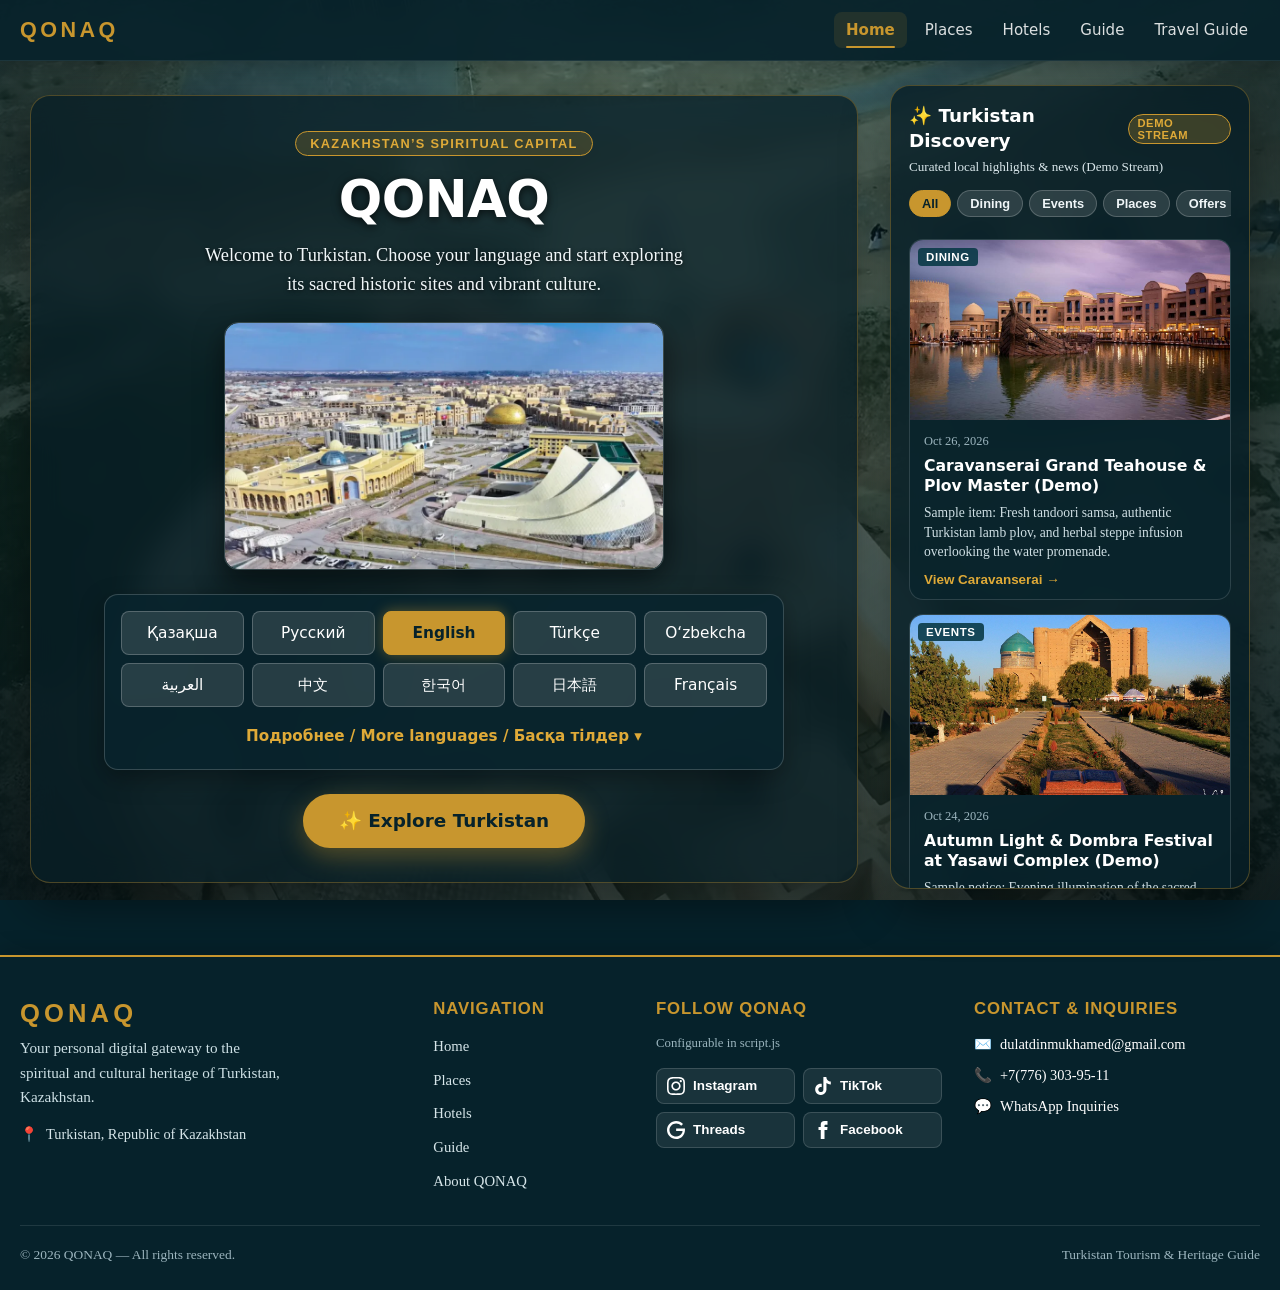
==== index.html @ 719e3e41 "first commit" ====
<!DOCTYPE html>
<html lang="en">
<head>
  <meta charset="UTF-8">
  <meta name="viewport" content="width=device-width, initial-scale=1">
  <title>QONAQ — Turkistan</title>
  <link rel="stylesheet" href="style.css">
</head>
<body data-screen="home">
  <!-- Background video for Turkistan scenery on homepage -->
  <video id="siteVideo" class="site-video" autoplay muted loop playsinline>
    <source src="turkestanstand.mp4" type="video/mp4">
  </video>

  <!-- Dark translucent overlay over video -->
  <div class="video-overlay" id="videoOverlay"></div>

  <!-- Header: logo, 5 navigation items, language dropdown -->
  <header class="top">
    <a class="logo" href="#home">QONAQ</a>
    <nav>
      <a href="#home" data-t="home" class="nav-link"></a>
      <a href="#places" data-t="places" class="nav-link"></a>
      <a href="#hotels" data-t="hotels" class="nav-link"></a>
      <a href="#guide" data-t="guide" class="nav-link"></a>
      <a href="#travel-guide" data-t="travelGuide" class="nav-link"></a>
    </nav>
    <div class="lang">
      <button id="langBtn" aria-haspopup="true" aria-expanded="false">
        🌐 <span id="langName"></span> ▾
      </button>
      <div class="menu" id="langMenu" hidden>
        <div id="langMain"></div>
        <button class="more" id="langMore"></button>
        <div id="langExtra" hidden></div>
      </div>
    </div>
  </header>

  <!-- Main layout container: primary screen on left, discovery feed on right -->
  <div class="layout-wrap">
    <main id="app" class="main-content" tabindex="-1"></main>
    <aside id="discoveryFeed" class="discovery-aside" aria-label="News and Discovery Feed"></aside>
  </div>

  <!-- Complete social media & tourism footer -->
  <footer id="siteFooter" class="site-footer"></footer>

  <!-- Accessible Demo Notice Modal (for future booking & demo features) -->
  <div id="demoModal" class="demo-modal" hidden role="dialog" aria-modal="true" aria-labelledby="demoModalTitle">
    <div class="demo-modal-backdrop" id="demoModalBackdrop"></div>
    <div class="demo-modal-dialog">
      <button class="demo-modal-close" id="demoModalClose" aria-label="Close modal">&times;</button>
      <div class="demo-modal-badge" id="demoModalBadge">DEMO FEATURE</div>
      <h3 id="demoModalTitle"></h3>
      <p id="demoModalBody"></p>
      <div class="demo-modal-actions" id="demoModalActions"></div>
    </div>
  </div>

  <script src="guide.js"></script>
  <script src="script.js"></script>
  <script src="places-extra.js"></script>
  <script src="photos.js"></script>
</body>
</html>
---- style.css ----
/* ==========================================================================
   QONAQ — Official Tourism Website Design System (Turkistan, Kazakhstan)
   Palette: Deep Teal (#0a3a47), Turquoise (#0f5c6e), Gold (#c8962e),
            Warm Sand (#f5f1e8), Soft Ivory (#faf8f3), White (#ffffff)
   ========================================================================== */

:root {
  /* Brand Colors */
  --blue: #0f5c6e;
  --blue-light: #18778d;
  --blue-dark: #094350;
  --deep: #0a3a47;
  --deep-dark: #06222b;
  --gold: #c8962e;
  --gold-hover: #dfaa38;
  --gold-soft: #fbf5e7;
  --gold-border: rgba(200, 150, 46, 0.35);

  /* Neutrals */
  --sand: #f5f1e8;
  --sand-light: #faf8f3;
  --sand-dark: #e8e1d3;
  --ink: #1b282d;
  --ink-soft: #4c5d64;
  --ink-muted: #72828a;
  --line: #ded8cb;
  --line-light: #ece7db;
  --card-bg: #ffffff;

  /* Elevation Shadows */
  --shadow-sm: 0 2px 8px rgba(10, 42, 53, 0.06);
  --shadow-md: 0 6px 20px rgba(10, 42, 53, 0.09);
  --shadow-lg: 0 14px 34px rgba(10, 42, 53, 0.14);
  --shadow-glass: 0 20px 48px rgba(0, 0, 0, 0.45);

  /* Radius */
  --radius-sm: 8px;
  --radius-md: 14px;
  --radius-lg: 20px;
  --radius-pill: 9999px;
}

/* Base Reset & Typography */
*, *::before, *::after {
  box-sizing: border-box;
  margin: 0;
  padding: 0;
}

html {
  scroll-behavior: smooth;
  font-size: 16px;
}

body {
  font-family: Georgia, "Times New Roman", serif;
  color: var(--ink);
  background-color: var(--sand);
  line-height: 1.6;
  min-height: 100vh;
  display: flex;
  flex-direction: column;
  position: relative;
  isolation: isolate;
  overflow-x: hidden;
  transition: background-color 0.3s ease;
}

/* Home Screen Theme */
body[data-screen="home"] {
  background-color: var(--deep-dark);
}

h1, h2, h3, h4, .btn, nav, button, .tag, .badge, .feed-cat-chip {
  font-family: "Trebuchet MS", "Lucida Grande", system-ui, sans-serif;
}

h1 {
  font-size: clamp(2.1rem, 6vw, 3.2rem);
  line-height: 1.15;
  color: var(--deep);
  margin-bottom: 12px;
  font-weight: 700;
  letter-spacing: -0.01em;
}

h2 {
  font-size: clamp(1.4rem, 4vw, 1.85rem);
  color: var(--deep);
  margin-bottom: 16px;
  line-height: 1.25;
  font-weight: 700;
}

h3 {
  font-size: 1.22rem;
  color: var(--deep);
  line-height: 1.35;
  font-weight: 700;
}

p {
  margin-bottom: 12px;
}

p:last-child {
  margin-bottom: 0;
}

a {
  color: var(--blue);
  text-decoration: none;
  transition: color 0.2s ease, opacity 0.2s ease;
}

a:hover {
  color: var(--blue-dark);
}

img, video {
  max-width: 100%;
  display: block;
}

[hidden] {
  display: none !important;
}

:focus-visible {
  outline: 3px solid var(--gold);
  outline-offset: 3px;
}

/* ==========================================================================
   VIDEO BACKGROUND & READABILITY OVERLAY
   ========================================================================== */

.site-video {
  position: fixed;
  inset: 0;
  width: 100%;
  height: 100%;
  object-fit: cover;
  object-position: center;
  z-index: -2;
  pointer-events: none;
  opacity: 0;
  visibility: hidden;
  transition: opacity 0.4s ease, visibility 0.4s ease;
}

.video-overlay {
  position: fixed;
  inset: 0;
  z-index: -1;
  pointer-events: none;
  opacity: 0;
  visibility: hidden;
  background: radial-gradient(ellipse at 50% 30%, rgba(10, 48, 58, 0.45) 0%, rgba(8, 30, 38, 0.72) 65%, rgba(5, 20, 26, 0.92) 100%);
  transition: opacity 0.4s ease, visibility 0.4s ease;
}

/* Video is active exclusively on the home screen */
body[data-screen="home"] .site-video {
  opacity: 1;
  visibility: visible;
}

body[data-screen="home"] .video-overlay {
  opacity: 1;
  visibility: visible;
}

/* ==========================================================================
   HEADER NAVIGATION
   ========================================================================== */

.top {
  position: sticky;
  top: 0;
  z-index: 50;
  display: flex;
  align-items: center;
  gap: 16px;
  padding: 12px 20px;
  background: rgba(8, 35, 43, 0.94);
  backdrop-filter: blur(12px);
  -webkit-backdrop-filter: blur(12px);
  border-bottom: 1px solid rgba(255, 255, 255, 0.08);
  box-shadow: 0 4px 20px rgba(0, 0, 0, 0.25);
  flex-wrap: wrap;
}

.logo {
  color: var(--gold);
  font: 800 1.35rem "Trebuchet MS", sans-serif;
  letter-spacing: 0.16em;
  text-decoration: none;
  display: inline-flex;
  align-items: center;
  gap: 6px;
  transition: transform 0.2s ease, color 0.2s ease;
}

.logo:hover {
  color: var(--gold-hover);
  transform: scale(1.02);
}

nav {
  display: flex;
  gap: 6px;
  margin-inline-start: auto;
  align-items: center;
  flex-wrap: wrap;
}

.nav-link {
  color: rgba(255, 255, 255, 0.86);
  text-decoration: none;
  font-size: 0.94rem;
  font-weight: 500;
  padding: 6px 12px;
  border-radius: var(--radius-sm);
  transition: all 0.2s ease;
  position: relative;
}

.nav-link:hover {
  color: #ffffff;
  background: rgba(255, 255, 255, 0.1);
}

.nav-link.active {
  color: var(--gold);
  font-weight: 700;
  background: rgba(200, 150, 46, 0.12);
}

.nav-link.active::after {
  content: "";
  position: absolute;
  bottom: 0;
  left: 12px;
  right: 12px;
  height: 2px;
  background: var(--gold);
  border-radius: 2px;
}

/* Language Dropdown in Header */
.lang {
  position: relative;
}

.lang > button {
  background: rgba(255, 255, 255, 0.12);
  color: #ffffff;
  border: 1px solid rgba(255, 255, 255, 0.22);
  border-radius: var(--radius-sm);
  padding: 6px 12px;
  cursor: pointer;
  font-size: 0.88rem;
  font-weight: 600;
  display: inline-flex;
  align-items: center;
  gap: 6px;
  transition: all 0.2s ease;
}

.lang > button:hover {
  background: rgba(255, 255, 255, 0.2);
  border-color: rgba(255, 255, 255, 0.4);
}

.menu {
  position: absolute;
  inset-inline-end: 0;
  top: calc(100% + 8px);
  background: #ffffff;
  color: var(--ink);
  border-radius: var(--radius-md);
  box-shadow: 0 12px 32px rgba(0, 0, 0, 0.28);
  border: 1px solid var(--line);
  min-width: 200px;
  max-height: 70vh;
  overflow-y: auto;
  padding: 8px;
  z-index: 100;
  animation: fadeInDown 0.2s ease;
}

@keyframes fadeInDown {
  from { opacity: 0; transform: translateY(-6px); }
  to { opacity: 1; transform: translateY(0); }
}

.opt {
  display: block;
  width: 100%;
  text-align: start;
  background: none;
  border: 0;
  padding: 8px 12px;
  cursor: pointer;
  border-radius: var(--radius-sm);
  font-size: 0.92rem;
  color: var(--ink);
  transition: background 0.15s ease, color 0.15s ease;
}

.opt:hover {
  background: var(--sand);
  color: var(--blue);
}

.opt.on {
  background: var(--blue);
  color: #ffffff;
  font-weight: 700;
}

.more {
  width: 100%;
  color: var(--blue);
  background: var(--sand);
  border: 1px solid var(--line);
  border-radius: var(--radius-sm);
  padding: 7px 10px;
  font-size: 0.85rem;
  cursor: pointer;
  margin: 6px 0;
  font-weight: 600;
}

.more:hover {
  background: var(--sand-dark);
}

/* Mobile Header Layout */
@media (max-width: 680px) {
  .top {
    padding: 10px 14px;
    gap: 10px;
  }
  nav {
    order: 3;
    flex-basis: 100%;
    margin-top: 4px;
    justify-content: space-around;
    padding-top: 6px;
    border-top: 1px solid rgba(255, 255, 255, 0.1);
  }
  .nav-link {
    font-size: 0.86rem;
    padding: 5px 8px;
  }
}

/* ==========================================================================
   LAYOUT WRAPPER (MAIN CONTENT + RIGHT-SIDE FEED)
   ========================================================================== */

.layout-wrap {
  width: 100%;
  max-width: 1260px;
  margin: 0 auto;
  padding: 24px 20px 48px;
  flex: 1 0 auto;
  display: grid;
  grid-template-columns: minmax(0, 1fr) 360px;
  gap: 32px;
  align-items: start;
}

.main-content {
  min-width: 0;
}

/* Screens */
.screen {
  animation: fadeIn 0.3s cubic-bezier(0.16, 1, 0.3, 1);
}

@keyframes fadeIn {
  from { opacity: 0; transform: translateY(6px); }
  to { opacity: 1; transform: translateY(0); }
}

/* Buttons */
.btn {
  display: inline-flex;
  align-items: center;
  justify-content: center;
  gap: 8px;
  background: var(--blue);
  color: #ffffff;
  border: 2px solid var(--blue);
  padding: 10px 22px;
  border-radius: var(--radius-pill);
  text-decoration: none;
  cursor: pointer;
  font-size: 0.95rem;
  font-weight: 600;
  line-height: 1.2;
  transition: all 0.2s ease;
  box-shadow: var(--shadow-sm);
}

.btn:hover {
  background: var(--blue-dark);
  border-color: var(--blue-dark);
  transform: translateY(-1px);
  box-shadow: var(--shadow-md);
  color: #ffffff;
}

.btn.big {
  padding: 14px 34px;
  font-size: 1.15rem;
  background: var(--gold);
  border-color: var(--gold);
  color: #07222a;
  font-weight: 700;
  box-shadow: 0 8px 24px rgba(200, 150, 46, 0.38);
}

.btn.big:hover {
  background: var(--gold-hover);
  border-color: var(--gold-hover);
  color: #05191f;
  transform: translateY(-2px);
  box-shadow: 0 12px 30px rgba(200, 150, 46, 0.5);
}

.btn.ghost {
  background: transparent;
  color: var(--blue);
  border-color: var(--blue);
}

.btn.ghost:hover {
  background: var(--blue);
  color: #ffffff;
}

.btn.whatsapp {
  background: #25d366;
  border-color: #25d366;
  color: #ffffff;
}

.btn.whatsapp:hover {
  background: #1eb855;
  border-color: #1eb855;
  color: #ffffff;
}

.backbtn {
  background: none;
  border: 0;
  color: var(--blue);
  font-size: 0.95rem;
  font-weight: 600;
  cursor: pointer;
  margin-bottom: 16px;
  padding: 6px 0;
  display: inline-flex;
  align-items: center;
  gap: 6px;
  transition: transform 0.2s ease, color 0.2s ease;
}

.backbtn:hover {
  color: var(--blue-dark);
  transform: translateX(-3px);
}

[dir="rtl"] .backbtn:hover {
  transform: translateX(3px);
}

/* Cards (Places, Hotels, Guides) */
.card {
  background: var(--card-bg);
  border: 1px solid var(--line);
  border-radius: var(--radius-md);
  padding: 18px;
  margin-bottom: 22px;
  box-shadow: var(--shadow-sm);
  transition: transform 0.25s ease, box-shadow 0.25s ease;
}

.card:hover {
  box-shadow: var(--shadow-md);
  transform: translateY(-2px);
}

.card h3 {
  margin: 14px 0 6px;
  color: var(--deep);
  font-size: 1.3rem;
}

.card p {
  color: var(--ink-soft);
  margin-bottom: 14px;
}

.card .row {
  display: flex;
  gap: 16px;
  align-items: center;
  margin: 14px 0;
  flex-wrap: wrap;
}

.qrbtn {
  background: none;
  border: 0;
  padding: 0;
  cursor: pointer;
  width: 120px;
  flex-shrink: 0;
  transition: transform 0.2s ease;
}

.qrbtn:hover {
  transform: scale(1.03);
}

.hint {
  font-size: 0.88rem;
  color: var(--ink-muted);
}

.badge {
  display: inline-block;
  background: var(--gold-soft);
  border: 1px solid var(--gold);
  color: #795200;
  border-radius: var(--radius-pill);
  padding: 3px 12px;
  font: 600 0.78rem "Trebuchet MS", sans-serif;
  margin: 2px 0 8px;
  letter-spacing: 0.04em;
}

/* Image Placeholders and Hydration */
.ph {
  position: relative;
  width: 100%;
  background: var(--sand-dark);
  border: 2px dashed var(--line);
  border-radius: var(--radius-md);
  overflow: hidden;
  display: flex;
  flex-direction: column;
  align-items: center;
  justify-content: center;
  gap: 8px;
  text-align: center;
  padding: 12px;
  color: var(--ink-muted);
  font: 600 0.85rem "Trebuchet MS", sans-serif;
}

.ph svg {
  width: 36px;
  height: 36px;
  stroke: var(--ink-muted);
  fill: none;
  stroke-width: 1.6;
}

.ph.has-img {
  border: 0;
  padding: 0;
  background: #061920;
}

.ph img {
  width: 100%;
  height: 100%;
  object-fit: cover;
  display: block;
  transition: opacity 0.3s ease;
}

.r43 { aspect-ratio: 4 / 3; }
.r169 { aspect-ratio: 16 / 9; }
.sq { aspect-ratio: 1 / 1; }

.paybox {
  max-width: 300px;
  margin: 20px auto;
}

/* Map area & Pins */
.map {
  aspect-ratio: 4 / 3;
  min-height: 250px;
  position: relative;
}

.pin {
  display: inline-flex;
  align-items: center;
  background: #ffffff;
  border: 2px solid var(--blue);
  border-radius: var(--radius-pill);
  padding: 4px 12px;
  font: 700 0.8rem "Trebuchet MS", sans-serif;
  color: var(--deep);
  box-shadow: var(--shadow-sm);
  margin-right: 8px;
  margin-bottom: 8px;
}

.route {
  margin-top: 14px;
  padding: 14px 18px;
  border: 2px dashed var(--line);
  border-radius: var(--radius-md);
  background: #ffffff;
  font: 600 0.9rem "Trebuchet MS", sans-serif;
  color: var(--ink-soft);
}

/* Steps list (About page) */
.steps {
  list-style: none;
  padding: 0;
  counter-reset: s;
}

.steps li {
  counter-increment: s;
  background: #ffffff;
  border: 1px solid var(--line);
  border-radius: var(--radius-md);
  padding: 16px 18px 16px 56px;
  margin-bottom: 12px;
  position: relative;
  font-size: 1.02rem;
  color: var(--ink);
  box-shadow: var(--shadow-sm);
}

.steps li::before {
  content: counter(s);
  position: absolute;
  inset-inline-start: 14px;
  top: 14px;
  width: 30px;
  height: 30px;
  border-radius: 50%;
  background: var(--blue);
  color: #ffffff;
  text-align: center;
  line-height: 30px;
  font: 700 0.95rem sans-serif;
}

[dir="rtl"] .steps li {
  padding: 16px 56px 16px 18px;
}

/* ==========================================================================
   HOMEPAGE GLASS CARD & HERO CONTRAST (Fixes Readability)
   ========================================================================== */

.home {
  text-align: center;
  padding-top: 10px;
}

.hero-glass-card {
  background: rgba(7, 30, 38, 0.76);
  backdrop-filter: blur(14px);
  -webkit-backdrop-filter: blur(14px);
  border: 1px solid rgba(200, 150, 46, 0.35);
  border-radius: var(--radius-lg);
  padding: 34px 26px;
  box-shadow: var(--shadow-glass);
  margin-bottom: 24px;
  text-align: center;
  position: relative;
}

.hero-badge-tag {
  display: inline-block;
  background: rgba(200, 150, 46, 0.2);
  border: 1px solid var(--gold);
  color: var(--gold-hover);
  border-radius: var(--radius-pill);
  padding: 4px 14px;
  font: 700 0.8rem "Trebuchet MS", sans-serif;
  letter-spacing: 0.1em;
  margin-bottom: 14px;
  text-transform: uppercase;
}

.hero-glass-card h1 {
  color: #ffffff;
  margin-bottom: 12px;
  text-shadow: 0 2px 10px rgba(0, 0, 0, 0.7);
}

.hero-desc {
  max-width: 52ch;
  margin: 0 auto 22px;
  font-size: 1.15rem;
  line-height: 1.6;
  color: #f1f7f9;
  text-shadow: 0 1px 4px rgba(0, 0, 0, 0.8);
}

.home-photo-box {
  max-width: 440px;
  margin: 0 auto 24px;
  border-radius: var(--radius-md);
  overflow: hidden;
  box-shadow: 0 10px 28px rgba(0, 0, 0, 0.5);
  border: 1px solid rgba(255, 255, 255, 0.15);
}

/* Language Panel in Hero Glass Container */
.langpanel {
  background: rgba(9, 36, 45, 0.85);
  border: 1px solid rgba(255, 255, 255, 0.18);
  border-radius: var(--radius-md);
  padding: 16px;
  margin: 0 auto 24px;
  max-width: 680px;
  box-shadow: 0 8px 24px rgba(0, 0, 0, 0.35);
}

.langgrid {
  display: grid;
  grid-template-columns: repeat(2, 1fr);
  gap: 8px;
}

.langgrid.extra {
  margin-top: 12px;
  padding-top: 12px;
  border-top: 1px dashed rgba(255, 255, 255, 0.18);
}

.lbtn {
  background: rgba(255, 255, 255, 0.12);
  color: #ffffff;
  border: 1px solid rgba(255, 255, 255, 0.22);
  border-radius: var(--radius-sm);
  padding: 10px 8px;
  font-size: 0.96rem;
  font-weight: 500;
  cursor: pointer;
  min-height: 44px;
  transition: all 0.2s ease;
}

.lbtn:hover {
  background: rgba(255, 255, 255, 0.24);
  border-color: var(--gold);
}

.lbtn.on {
  background: var(--gold);
  color: #07222a;
  border-color: var(--gold);
  font-weight: 700;
  box-shadow: 0 0 14px rgba(200, 150, 46, 0.45);
}

.morebtn {
  display: block;
  width: 100%;
  margin: 12px 0 0;
  background: none;
  border: 0;
  color: var(--gold-hover);
  font-size: 0.95rem;
  font-weight: 600;
  cursor: pointer;
  padding: 8px;
  transition: color 0.2s ease;
}

.morebtn:hover {
  text-decoration: underline;
  color: #ffffff;
}

@media (min-width: 760px) {
  .langgrid {
    grid-template-columns: repeat(5, 1fr);
  }
}

/* ==========================================================================
   GUIDE PROFILE SCREEN
   ========================================================================== */

.guide-screen {
  animation: fadeIn 0.3s ease;
}

.guide-header-card {
  background: #ffffff;
  border: 1px solid var(--line);
  border-radius: var(--radius-lg);
  padding: 24px;
  margin-bottom: 24px;
  box-shadow: var(--shadow-sm);
  display: grid;
  grid-template-columns: 160px 1fr;
  gap: 24px;
  align-items: center;
}

.guide-portrait-box {
  width: 160px;
  height: 160px;
  border-radius: 50%;
  overflow: hidden;
  border: 4px solid var(--gold);
  box-shadow: 0 6px 20px rgba(200, 150, 46, 0.3);
  position: relative;
  background: var(--deep);
  flex-shrink: 0;
  margin: 0 auto;
}

.guide-portrait-box img {
  width: 100%;
  height: 100%;
  object-fit: cover;
}

.guide-name {
  font-size: clamp(1.5rem, 4vw, 2.1rem);
  color: var(--deep);
  margin-bottom: 4px;
}

.guide-role {
  color: var(--blue);
  font-size: 1.05rem;
  font-weight: 600;
  margin-bottom: 10px;
}

.guide-stats-strip {
  display: flex;
  gap: 12px;
  flex-wrap: wrap;
  margin: 14px 0 16px;
}

.guide-stat-pill {
  display: inline-flex;
  align-items: center;
  gap: 6px;
  background: var(--sand);
  border: 1px solid var(--line);
  border-radius: var(--radius-pill);
  padding: 4px 12px;
  font: 600 0.82rem "Trebuchet MS", sans-serif;
  color: var(--deep);
}

.guide-stat-pill.verified {
  background: #e8f7ee;
  border-color: #27ae60;
  color: #1e7e43;
}

.guide-stat-pill.rating {
  background: var(--gold-soft);
  border-color: var(--gold);
  color: #795200;
}

.guide-actions-row {
  display: flex;
  gap: 12px;
  flex-wrap: wrap;
}

/* Guide Sections */
.guide-section {
  background: #ffffff;
  border: 1px solid var(--line);
  border-radius: var(--radius-md);
  padding: 22px;
  margin-bottom: 22px;
  box-shadow: var(--shadow-sm);
}

.guide-section-title {
  display: flex;
  align-items: center;
  gap: 8px;
  margin-bottom: 14px;
  padding-bottom: 10px;
  border-bottom: 1px solid var(--line-light);
  color: var(--deep);
  font-size: 1.35rem;
}

.guide-bio-text {
  font-size: 1.02rem;
  line-height: 1.7;
  color: var(--ink-soft);
}

/* Languages Grid */
.guide-langs-grid {
  display: grid;
  grid-template-columns: repeat(auto-fit, minmax(140px, 1fr));
  gap: 12px;
}

.guide-lang-card {
  background: var(--sand-light);
  border: 1px solid var(--line);
  border-radius: var(--radius-sm);
  padding: 12px 14px;
  text-align: center;
}

.guide-lang-name {
  font-weight: 700;
  color: var(--deep);
  font-size: 0.98rem;
}

.guide-lang-level {
  font-size: 0.82rem;
  color: var(--ink-muted);
}

/* Expertise Grid */
.guide-expertise-grid {
  display: grid;
  grid-template-columns: repeat(auto-fit, minmax(240px, 1fr));
  gap: 14px;
}

.guide-expertise-card {
  background: var(--sand-light);
  border: 1px solid var(--line);
  border-radius: var(--radius-md);
  padding: 16px;
  transition: transform 0.2s ease;
}

.guide-expertise-card:hover {
  transform: translateY(-2px);
  border-color: var(--gold);
}

.guide-expertise-card h4 {
  font-size: 1.05rem;
  color: var(--blue-dark);
  margin-bottom: 6px;
  display: flex;
  align-items: center;
  gap: 6px;
}

.guide-expertise-card p {
  font-size: 0.9rem;
  color: var(--ink-soft);
}

/* Tours & Itineraries */
.guide-tour-card {
  background: var(--sand-light);
  border: 1px solid var(--line);
  border-radius: var(--radius-md);
  padding: 18px;
  margin-bottom: 14px;
  transition: all 0.2s ease;
}

.guide-tour-card:hover {
  border-color: var(--blue);
  box-shadow: var(--shadow-sm);
}

.guide-tour-header {
  display: flex;
  justify-content: space-between;
  align-items: baseline;
  flex-wrap: wrap;
  gap: 8px;
  margin-bottom: 6px;
}

.guide-tour-title {
  font-size: 1.15rem;
  color: var(--deep);
  font-weight: 700;
}

.guide-tour-duration {
  background: var(--deep);
  color: #ffffff;
  padding: 2px 10px;
  border-radius: var(--radius-pill);
  font: 700 0.78rem "Trebuchet MS", sans-serif;
}

.guide-tour-desc {
  font-size: 0.94rem;
  color: var(--ink-soft);
  margin-bottom: 10px;
}

.guide-tour-highlights {
  list-style: none;
  display: flex;
  flex-wrap: wrap;
  gap: 6px;
  margin-bottom: 12px;
}

.guide-tour-highlights li {
  background: #ffffff;
  border: 1px solid var(--line);
  border-radius: var(--radius-pill);
  padding: 3px 10px;
  font: 600 0.8rem "Trebuchet MS", sans-serif;
  color: var(--ink);
}

/* Reviews List */
.guide-reviews-header {
  display: flex;
  align-items: center;
  justify-content: space-between;
  flex-wrap: wrap;
  gap: 8px;
  margin-bottom: 14px;
}

.guide-reviews-demo-badge {
  background: var(--sand-dark);
  color: var(--ink-soft);
  border-radius: var(--radius-pill);
  padding: 2px 10px;
  font: 600 0.75rem "Trebuchet MS", sans-serif;
}

.guide-review-card {
  background: var(--sand-light);
  border: 1px solid var(--line);
  border-radius: var(--radius-md);
  padding: 14px 16px;
  margin-bottom: 12px;
}

.guide-review-top {
  display: flex;
  justify-content: space-between;
  align-items: center;
  margin-bottom: 6px;
}

.guide-review-author {
  font-weight: 700;
  color: var(--deep);
  font-size: 0.95rem;
}

.guide-review-stars {
  color: var(--gold);
  letter-spacing: 2px;
  font-size: 0.9rem;
}

.guide-review-text {
  font-style: italic;
  font-size: 0.92rem;
  color: var(--ink-soft);
}

@media (max-width: 680px) {
  .guide-header-card {
    grid-template-columns: 1fr;
    text-align: center;
  }
  .guide-stats-strip, .guide-actions-row {
    justify-content: center;
  }
}

/* ==========================================================================
   RIGHT-SIDE NEWS AND DISCOVERY FEED
   ========================================================================== */

.discovery-aside {
  background: #ffffff;
  border: 1px solid var(--line);
  border-radius: var(--radius-lg);
  padding: 18px;
  box-shadow: var(--shadow-sm);
  position: sticky;
  top: 76px;
  max-height: calc(100vh - 96px);
  overflow-y: auto;
  overflow-x: hidden;
}

/* Feed appearance on Home screen (Glass style) */
body[data-screen="home"] .discovery-aside {
  background: rgba(7, 30, 38, 0.82);
  backdrop-filter: blur(14px);
  -webkit-backdrop-filter: blur(14px);
  border: 1px solid rgba(200, 150, 46, 0.35);
  box-shadow: var(--shadow-glass);
}

body[data-screen="home"] .discovery-aside h3 {
  color: #ffffff;
}

body[data-screen="home"] .feed-header-subtitle {
  color: #dbe8ec;
}

.feed-header {
  margin-bottom: 14px;
}

.feed-header-top {
  display: flex;
  align-items: center;
  justify-content: space-between;
  margin-bottom: 4px;
}

.feed-header h3 {
  font-size: 1.15rem;
  color: var(--deep);
  display: flex;
  align-items: center;
  gap: 6px;
}

.feed-demo-badge {
  background: var(--gold-soft);
  color: #795200;
  border: 1px solid var(--gold);
  border-radius: var(--radius-pill);
  padding: 2px 8px;
  font: 700 0.7rem "Trebuchet MS", sans-serif;
  letter-spacing: 0.05em;
  text-transform: uppercase;
}

body[data-screen="home"] .feed-demo-badge {
  background: rgba(200, 150, 46, 0.25);
  color: var(--gold-hover);
  border-color: var(--gold);
}

.feed-header-subtitle {
  font-size: 0.82rem;
  color: var(--ink-muted);
  line-height: 1.4;
}

/* Category Filter Tabs */
.feed-filters-wrap {
  display: flex;
  gap: 6px;
  overflow-x: auto;
  padding-bottom: 10px;
  margin-bottom: 12px;
  scrollbar-width: thin;
}

.feed-filter-btn {
  background: var(--sand);
  border: 1px solid var(--line);
  color: var(--ink-soft);
  border-radius: var(--radius-pill);
  padding: 5px 12px;
  font: 600 0.8rem "Trebuchet MS", sans-serif;
  white-space: nowrap;
  cursor: pointer;
  transition: all 0.15s ease;
  flex-shrink: 0;
}

.feed-filter-btn:hover {
  background: var(--sand-dark);
  color: var(--ink);
}

.feed-filter-btn.active {
  background: var(--blue);
  color: #ffffff;
  border-color: var(--blue);
  font-weight: 700;
}

body[data-screen="home"] .feed-filter-btn {
  background: rgba(255, 255, 255, 0.12);
  border-color: rgba(255, 255, 255, 0.2);
  color: #f0f6f8;
}

body[data-screen="home"] .feed-filter-btn:hover {
  background: rgba(255, 255, 255, 0.22);
}

body[data-screen="home"] .feed-filter-btn.active {
  background: var(--gold);
  color: #07222a;
  border-color: var(--gold);
}

/* Feed Cards Stream */
.feed-stream {
  display: flex;
  flex-direction: column;
  gap: 14px;
}

.feed-card {
  background: var(--sand-light);
  border: 1px solid var(--line);
  border-radius: var(--radius-md);
  overflow: hidden;
  display: flex;
  flex-direction: column;
  transition: transform 0.2s ease, box-shadow 0.2s ease;
}

.feed-card:hover {
  transform: translateY(-2px);
  box-shadow: var(--shadow-sm);
}

body[data-screen="home"] .feed-card {
  background: rgba(9, 36, 45, 0.7);
  border-color: rgba(255, 255, 255, 0.14);
}

.feed-card-media {
  position: relative;
  width: 100%;
  aspect-ratio: 16 / 9;
  background: var(--deep);
  overflow: hidden;
}

.feed-card-media img {
  width: 100%;
  height: 100%;
  object-fit: cover;
  transition: transform 0.3s ease;
}

.feed-card:hover .feed-card-media img {
  transform: scale(1.04);
}

.feed-cat-chip {
  position: absolute;
  top: 8px;
  left: 8px;
  background: rgba(10, 58, 71, 0.9);
  color: #ffffff;
  font: 700 0.72rem "Trebuchet MS", sans-serif;
  padding: 3px 8px;
  border-radius: 4px;
  text-transform: uppercase;
  letter-spacing: 0.05em;
  backdrop-filter: blur(4px);
}

.feed-sponsored-chip {
  position: absolute;
  top: 8px;
  right: 8px;
  background: rgba(200, 150, 46, 0.92);
  color: #1a1200;
  font: 800 0.7rem "Trebuchet MS", sans-serif;
  padding: 3px 8px;
  border-radius: 4px;
  letter-spacing: 0.05em;
  text-transform: uppercase;
}

[dir="rtl"] .feed-cat-chip { left: auto; right: 8px; }
[dir="rtl"] .feed-sponsored-chip { right: auto; left: 8px; }

.feed-card-body {
  padding: 12px 14px;
  display: flex;
  flex-direction: column;
  flex-grow: 1;
}

.feed-date {
  font-size: 0.78rem;
  color: var(--ink-muted);
  margin-bottom: 4px;
}

body[data-screen="home"] .feed-date {
  color: #9cb5be;
}

.feed-card-title {
  font-size: 0.98rem;
  font-weight: 700;
  color: var(--deep);
  line-height: 1.3;
  margin-bottom: 6px;
}

body[data-screen="home"] .feed-card-title {
  color: #ffffff;
}

.feed-card-desc {
  font-size: 0.85rem;
  color: var(--ink-soft);
  line-height: 1.45;
  margin-bottom: 10px;
  flex-grow: 1;
}

body[data-screen="home"] .feed-card-desc {
  color: #cfdfe4;
}

.feed-card-action {
  align-self: flex-start;
  font: 700 0.84rem "Trebuchet MS", sans-serif;
  color: var(--blue);
  background: none;
  border: 0;
  padding: 0;
  cursor: pointer;
  display: inline-flex;
  align-items: center;
  gap: 4px;
  transition: transform 0.15s ease, color 0.15s ease;
}

.feed-card-action:hover {
  color: var(--blue-dark);
  transform: translateX(2px);
}

[dir="rtl"] .feed-card-action:hover {
  transform: translateX(-2px);
}

body[data-screen="home"] .feed-card-action {
  color: var(--gold-hover);
}

body[data-screen="home"] .feed-card-action:hover {
  color: #ffffff;
}

/* Mobile & Tablet Discovery Feed */
@media (max-width: 1039px) {
  .layout-wrap {
    grid-template-columns: 1fr;
    padding: 18px 16px 36px;
    gap: 28px;
  }
  .discovery-aside {
    position: static;
    max-height: none;
    overflow-y: visible;
  }
  .feed-stream {
    display: grid;
    grid-template-columns: repeat(auto-fit, minmax(260px, 1fr));
    gap: 14px;
  }
}

/* ==========================================================================
   SOCIAL MEDIA & TOURISM FOOTER
   ========================================================================== */

.site-footer {
  width: 100%;
  background: var(--deep-dark);
  color: #ffffff;
  border-top: 2px solid var(--gold);
  padding: 42px 20px 24px;
  margin-top: auto;
  box-shadow: 0 -4px 20px rgba(0, 0, 0, 0.2);
}

.footer-container {
  max-width: 1260px;
  margin: 0 auto;
}

.footer-main-grid {
  display: grid;
  grid-template-columns: 2fr 1fr 1.5fr 1.5fr;
  gap: 32px;
  margin-bottom: 32px;
}

.footer-brand .logo {
  font-size: 1.6rem;
  margin-bottom: 8px;
  display: inline-block;
}

.footer-tagline {
  color: #cde0e5;
  font-size: 0.95rem;
  line-height: 1.6;
  max-width: 36ch;
  margin-bottom: 14px;
}

.footer-col-title {
  color: var(--gold);
  font: 700 1.05rem "Trebuchet MS", sans-serif;
  letter-spacing: 0.05em;
  margin-bottom: 14px;
  text-transform: uppercase;
}

.footer-nav-list, .footer-contact-list {
  list-style: none;
  display: flex;
  flex-direction: column;
  gap: 8px;
}

.footer-nav-link {
  color: #d6e5e9;
  font-size: 0.92rem;
  transition: color 0.2s ease, transform 0.2s ease;
  display: inline-block;
}

.footer-nav-link:hover {
  color: var(--gold);
  transform: translateX(3px);
}

[dir="rtl"] .footer-nav-link:hover {
  transform: translateX(-3px);
}

.footer-contact-item {
  color: #d6e5e9;
  font-size: 0.9rem;
  display: flex;
  align-items: flex-start;
  gap: 8px;
}

.footer-contact-item a {
  color: #ffffff;
}

.footer-contact-item a:hover {
  color: var(--gold);
}

/* Social Media Grid */
.footer-social-wrap {
  display: flex;
  flex-direction: column;
  gap: 10px;
}

.footer-social-note {
  font-size: 0.8rem;
  color: #9ab4bd;
  margin-bottom: 4px;
}

.footer-social-grid {
  display: grid;
  grid-template-columns: repeat(2, 1fr);
  gap: 8px;
}

.social-icon-btn {
  display: inline-flex;
  align-items: center;
  gap: 8px;
  background: rgba(255, 255, 255, 0.08);
  border: 1px solid rgba(255, 255, 255, 0.15);
  border-radius: var(--radius-sm);
  padding: 8px 10px;
  font: 600 0.84rem "Trebuchet MS", sans-serif;
  color: #ffffff;
  text-decoration: none;
  transition: all 0.2s ease;
  position: relative;
}

.social-icon-btn svg {
  width: 18px;
  height: 18px;
  fill: currentColor;
  flex-shrink: 0;
}

.social-icon-btn.is-active:hover {
  background: var(--gold);
  color: #07222a;
  border-color: var(--gold);
  transform: translateY(-2px);
  box-shadow: 0 4px 12px rgba(200, 150, 46, 0.35);
}

.social-icon-btn.is-disabled {
  opacity: 0.65;
  cursor: not-allowed;
  background: rgba(255, 255, 255, 0.04);
  border-style: dashed;
}

.social-icon-btn .unconfigured-pill {
  font-size: 0.68rem;
  background: rgba(255, 255, 255, 0.12);
  color: #b0c9d1;
  padding: 2px 6px;
  border-radius: 4px;
  margin-left: auto;
}

[dir="rtl"] .social-icon-btn .unconfigured-pill {
  margin-left: 0;
  margin-right: auto;
}

/* Bottom Copyright Bar */
.footer-bottom-bar {
  border-top: 1px solid rgba(255, 255, 255, 0.1);
  padding-top: 18px;
  display: flex;
  justify-content: space-between;
  align-items: center;
  flex-wrap: wrap;
  gap: 12px;
  font-size: 0.84rem;
  color: #9cb5be;
}

@media (max-width: 900px) {
  .footer-main-grid {
    grid-template-columns: 1fr 1fr;
    gap: 24px;
  }
}

@media (max-width: 600px) {
  .footer-main-grid {
    grid-template-columns: 1fr;
  }
  .footer-bottom-bar {
    flex-direction: column;
    text-align: center;
  }
}

/* ==========================================================================
   DEMO NOTICE MODAL
   ========================================================================== */

.demo-modal {
  position: fixed;
  inset: 0;
  z-index: 200;
  display: flex;
  align-items: center;
  justify-content: center;
  padding: 20px;
}

.demo-modal-backdrop {
  position: absolute;
  inset: 0;
  background: rgba(4, 18, 24, 0.75);
  backdrop-filter: blur(8px);
  -webkit-backdrop-filter: blur(8px);
}

.demo-modal-dialog {
  position: relative;
  background: #ffffff;
  border: 1px solid var(--gold);
  border-radius: var(--radius-lg);
  padding: 28px 24px;
  max-width: 480px;
  width: 100%;
  box-shadow: var(--shadow-glass);
  text-align: center;
  animation: modalIn 0.25s cubic-bezier(0.16, 1, 0.3, 1);
  z-index: 10;
}

@keyframes modalIn {
  from { opacity: 0; transform: scale(0.95); }
  to { opacity: 1; transform: scale(1); }
}

.demo-modal-close {
  position: absolute;
  top: 14px;
  right: 14px;
  background: none;
  border: 0;
  font-size: 1.5rem;
  color: var(--ink-muted);
  cursor: pointer;
  line-height: 1;
  padding: 4px;
}

[dir="rtl"] .demo-modal-close {
  right: auto;
  left: 14px;
}

.demo-modal-close:hover {
  color: var(--ink);
}

.demo-modal-badge {
  display: inline-block;
  background: var(--gold-soft);
  color: #795200;
  border: 1px solid var(--gold);
  border-radius: var(--radius-pill);
  padding: 3px 12px;
  font: 700 0.76rem "Trebuchet MS", sans-serif;
  letter-spacing: 0.08em;
  margin-bottom: 12px;
}

.demo-modal-dialog h3 {
  color: var(--deep);
  font-size: 1.4rem;
  margin-bottom: 10px;
}

.demo-modal-dialog p {
  color: var(--ink-soft);
  font-size: 0.98rem;
  line-height: 1.6;
  margin-bottom: 20px;
}

.demo-modal-actions {
  display: flex;
  justify-content: center;
  gap: 12px;
  flex-wrap: wrap;
}


/* ==========================================================================
   EDITORIAL TRAVEL GUIDE MAGAZINE STYLES (guide.js & #guide)
   ========================================================================== */

.guide-article-wrap {
  width: 100%;
  max-width: 900px;
  margin: 0 auto;
  padding-bottom: 40px;
}

/* Hero Magazine Header */
.guide-hero {
  background: linear-gradient(135deg, rgba(10, 58, 71, 0.97) 0%, rgba(6, 34, 43, 0.99) 100%);
  border-radius: var(--radius-lg);
  padding: 38px 30px;
  color: #ffffff;
  margin-bottom: 26px;
  box-shadow: var(--shadow-md);
  border: 1px solid var(--gold-border);
  position: relative;
  overflow: hidden;
}

.guide-hero::after {
  content: "";
  position: absolute;
  top: -60px;
  right: -60px;
  width: 220px;
  height: 220px;
  background: radial-gradient(circle, rgba(200, 150, 46, 0.18) 0%, transparent 70%);
  pointer-events: none;
}

.guide-edition-badge {
  display: inline-block;
  background: var(--gold);
  color: #07222a;
  font: 700 0.78rem "Trebuchet MS", sans-serif;
  letter-spacing: 0.1em;
  padding: 4px 14px;
  border-radius: var(--radius-pill);
  margin-bottom: 16px;
  text-transform: uppercase;
  box-shadow: 0 2px 8px rgba(0, 0, 0, 0.2);
}

.guide-hero-title {
  font-family: Georgia, serif;
  font-size: clamp(2rem, 5vw, 3rem);
  line-height: 1.16;
  color: #ffffff;
  margin-bottom: 14px;
  font-weight: 700;
  letter-spacing: -0.01em;
  text-shadow: 0 2px 8px rgba(0, 0, 0, 0.4);
}

.guide-hero-subtitle {
  color: #e2edf0;
  font-size: 1.15rem;
  line-height: 1.55;
  margin-bottom: 22px;
  font-family: "Trebuchet MS", sans-serif;
}

.guide-advisory-alert {
  background: rgba(200, 150, 46, 0.16);
  border: 1px solid var(--gold);
  border-radius: var(--radius-sm);
  padding: 14px 18px;
  font-size: 0.88rem;
  color: #fbf5e7;
  line-height: 1.55;
}

/* Qonaq Hospitality Card */
.guide-qonaq-card {
  background: #ffffff;
  border: 1px solid var(--line);
  border-left: 6px solid var(--gold);
  border-radius: var(--radius-md);
  padding: 26px 28px;
  margin-bottom: 26px;
  box-shadow: var(--shadow-sm);
}

.guide-qonaq-card h3 {
  color: var(--deep);
  font-size: 1.4rem;
  margin-bottom: 12px;
  font-family: Georgia, serif;
}

.guide-qonaq-quote {
  font-style: italic;
  color: var(--ink);
  font-size: 1.05rem;
  line-height: 1.7;
  margin-bottom: 14px;
}

.guide-qonaq-text {
  color: var(--ink-soft);
  font-size: 0.98rem;
  line-height: 1.65;
}

/* Quick Facts Strip */
.guide-facts-strip {
  display: grid;
  grid-template-columns: repeat(auto-fit, minmax(190px, 1fr));
  gap: 12px;
  margin-bottom: 28px;
}

.guide-fact-box {
  background: #ffffff;
  border: 1px solid var(--line);
  border-radius: var(--radius-sm);
  padding: 14px;
  display: flex;
  align-items: center;
  gap: 12px;
  box-shadow: var(--shadow-sm);
  transition: transform 0.2s ease;
}

.guide-fact-box:hover {
  transform: translateY(-2px);
  border-color: var(--gold);
}

.guide-fact-icon {
  font-size: 1.6rem;
  flex-shrink: 0;
}

.guide-fact-label {
  font-size: 0.74rem;
  text-transform: uppercase;
  color: var(--ink-muted);
  font-weight: 700;
  letter-spacing: 0.05em;
  margin-bottom: 2px;
}

.guide-fact-val {
  font-size: 0.92rem;
  font-weight: 700;
  color: var(--deep);
  line-height: 1.25;
}

/* Sticky Chapter Navigation Bar */
.guide-toc-nav {
  position: sticky;
  top: 60px;
  z-index: 28;
  background: rgba(245, 241, 232, 0.96);
  backdrop-filter: blur(10px);
  -webkit-backdrop-filter: blur(10px);
  padding: 10px 0;
  border-bottom: 1px solid var(--line);
  margin-bottom: 34px;
}

.guide-toc-scroll {
  display: flex;
  gap: 8px;
  overflow-x: auto;
  padding-bottom: 4px;
  scrollbar-width: thin;
}

.guide-toc-pill {
  background: #ffffff;
  border: 1px solid var(--line);
  color: var(--deep);
  border-radius: var(--radius-pill);
  padding: 7px 16px;
  font: 600 0.84rem "Trebuchet MS", sans-serif;
  white-space: nowrap;
  cursor: pointer;
  transition: all 0.2s ease;
  flex-shrink: 0;
  text-decoration: none;
  display: inline-flex;
  align-items: center;
}

.guide-toc-pill:hover {
  background: var(--sand-dark);
  border-color: var(--blue);
  color: var(--blue);
}

.guide-toc-pill.active {
  background: var(--deep);
  color: #ffffff;
  border-color: var(--deep);
  font-weight: 700;
  box-shadow: 0 2px 8px rgba(10, 58, 71, 0.25);
}

/* Chapter Main Sections */
.guide-chapter-section {
  background: #ffffff;
  border: 1px solid var(--line);
  border-radius: var(--radius-lg);
  padding: 34px 28px;
  margin-bottom: 34px;
  box-shadow: var(--shadow-sm);
  scroll-margin-top: 120px;
}

.guide-ch-header {
  margin-bottom: 24px;
  padding-bottom: 18px;
  border-bottom: 1px solid var(--line-light);
}

.guide-ch-num {
  display: inline-block;
  background: var(--gold-soft);
  color: #795200;
  border: 1px solid var(--gold);
  border-radius: var(--radius-pill);
  padding: 2px 12px;
  font: 700 0.8rem "Trebuchet MS", sans-serif;
  letter-spacing: 0.08em;
  margin-bottom: 8px;
}

.guide-ch-title {
  color: var(--deep);
  font-size: clamp(1.6rem, 4vw, 2.2rem);
  font-family: Georgia, serif;
  margin-bottom: 8px;
  line-height: 1.2;
}

.guide-ch-summary {
  color: var(--ink-soft);
  font-style: italic;
  font-size: 1.05rem;
  line-height: 1.6;
}

.guide-subheading {
  color: var(--deep);
  font-size: 1.25rem;
  font-family: Georgia, serif;
  margin: 24px 0 10px;
}

.guide-p {
  color: var(--ink-soft);
  font-size: 0.98rem;
  line-height: 1.7;
  margin-bottom: 14px;
}

/* Callout Box for Local Tips */
.guide-callout {
  background: #faf6eb;
  border-left: 5px solid var(--gold);
  border-radius: 0 var(--radius-md) var(--radius-md) 0;
  padding: 20px 24px;
  margin: 24px 0;
  box-shadow: var(--shadow-sm);
}

.guide-callout-title {
  color: #795200;
  font-size: 1.05rem;
  font-weight: 700;
  margin-bottom: 6px;
  display: flex;
  align-items: center;
  gap: 8px;
}

.guide-callout p {
  color: var(--ink-soft);
  font-size: 0.95rem;
  line-height: 1.6;
}

/* Apps Grid */
.guide-apps-grid {
  display: grid;
  grid-template-columns: repeat(auto-fit, minmax(270px, 1fr));
  gap: 16px;
  margin: 20px 0 26px;
}

.guide-app-card {
  background: var(--sand-light);
  border: 1px solid var(--line);
  border-radius: var(--radius-md);
  padding: 18px;
  display: flex;
  flex-direction: column;
  transition: transform 0.2s ease, box-shadow 0.2s ease;
}

.guide-app-card:hover {
  transform: translateY(-2px);
  box-shadow: var(--shadow-sm);
  border-color: var(--blue);
}

.guide-app-top {
  display: flex;
  justify-content: space-between;
  align-items: center;
  margin-bottom: 8px;
}

.guide-app-cat {
  background: var(--deep);
  color: #ffffff;
  border-radius: var(--radius-pill);
  padding: 2px 8px;
  font: 700 0.72rem "Trebuchet MS", sans-serif;
  letter-spacing: 0.04em;
  text-transform: uppercase;
}

.guide-app-link {
  font: 700 0.84rem "Trebuchet MS", sans-serif;
  color: var(--blue);
  text-decoration: none;
  display: inline-flex;
  align-items: center;
  gap: 4px;
}

.guide-app-link:hover {
  text-decoration: underline;
  color: var(--blue-dark);
}

.guide-app-name {
  font-size: 1.15rem;
  color: var(--deep);
  font-weight: 700;
  margin-bottom: 6px;
}

.guide-app-desc {
  font-size: 0.9rem;
  color: var(--ink-soft);
  line-height: 1.5;
  margin-bottom: 8px;
  flex-grow: 1;
}

.guide-app-tip {
  font-size: 0.82rem;
  color: #795200;
  background: var(--gold-soft);
  border-radius: var(--radius-sm);
  padding: 6px 10px;
  border: 1px dashed var(--gold);
}

/* Interactive Tool Cards */
.tool-widget-card {
  background: #ffffff;
  border: 2px solid var(--gold);
  border-radius: var(--radius-lg);
  padding: 26px 24px;
  margin: 28px 0;
  box-shadow: var(--shadow-md);
  position: relative;
}

.tool-widget-badge {
  position: absolute;
  top: -12px;
  right: 20px;
  background: var(--gold);
  color: #07222a;
  font: 800 0.74rem "Trebuchet MS", sans-serif;
  letter-spacing: 0.08em;
  padding: 3px 12px;
  border-radius: var(--radius-pill);
  text-transform: uppercase;
  box-shadow: 0 2px 6px rgba(0, 0, 0, 0.2);
}

[dir="rtl"] .tool-widget-badge {
  right: auto;
  left: 20px;
}

.tool-widget-card h4 {
  color: var(--deep);
  font-size: 1.35rem;
  font-family: Georgia, serif;
}

/* Converter Inputs */
.converter-inputs-row {
  display: grid;
  grid-template-columns: 1.5fr 1fr;
  gap: 16px;
  margin: 16px 0;
}

.tool-input-group label {
  display: block;
  font: 700 0.84rem "Trebuchet MS", sans-serif;
  color: var(--deep);
  margin-bottom: 6px;
}

.tool-input-group input,
.tool-input-group select {
  width: 100%;
  padding: 10px 14px;
  border: 1px solid var(--line);
  border-radius: var(--radius-sm);
  font-size: 1rem;
  color: var(--ink);
  background: #ffffff;
  transition: border-color 0.2s ease;
}

.tool-input-group input:focus,
.tool-input-group select:focus {
  border-color: var(--gold);
  outline: none;
}

/* Converter Rates Bar */
.converter-rates-bar {
  background: var(--sand-light);
  border: 1px solid var(--line);
  border-radius: var(--radius-md);
  padding: 14px;
  margin: 16px 0;
  display: flex;
  gap: 16px;
  flex-wrap: wrap;
  align-items: center;
}

.rate-field {
  display: inline-flex;
  align-items: center;
  gap: 6px;
  font-size: 0.88rem;
  color: var(--ink-soft);
}

.rate-field input {
  width: 76px;
  padding: 5px 8px;
  border: 1px solid var(--line);
  border-radius: var(--radius-sm);
  font-weight: 700;
  color: var(--deep);
  text-align: center;
}

/* Converter Results Grid */
.converter-outputs-grid {
  display: grid;
  grid-template-columns: repeat(auto-fit, minmax(160px, 1fr));
  gap: 12px;
  margin-top: 18px;
}

.converter-res-card {
  background: var(--deep);
  color: #ffffff;
  border-radius: var(--radius-md);
  padding: 14px;
  text-align: center;
  box-shadow: var(--shadow-sm);
}

.converter-res-card.highlight {
  background: var(--gold);
  color: #07222a;
}

.converter-res-curr {
  font: 700 0.82rem "Trebuchet MS", sans-serif;
  letter-spacing: 0.05em;
  text-transform: uppercase;
  margin-bottom: 4px;
  opacity: 0.9;
}

.converter-res-val {
  font-size: 1.45rem;
  font-weight: 800;
  font-family: "Trebuchet MS", sans-serif;
}

/* Taxi Quote Checker */
.quick-presets {
  display: flex;
  gap: 8px;
  flex-wrap: wrap;
  align-items: center;
  margin: 12px 0 16px;
}

.preset-btn {
  background: var(--sand);
  border: 1px solid var(--line);
  border-radius: var(--radius-pill);
  padding: 4px 10px;
  font: 600 0.8rem "Trebuchet MS", sans-serif;
  color: var(--ink);
  cursor: pointer;
  transition: all 0.15s ease;
}

.preset-btn:hover {
  background: var(--sand-dark);
  border-color: var(--blue);
}

.taxi-verdict-box {
  border-radius: var(--radius-md);
  padding: 18px 20px;
  transition: all 0.25s ease;
}

.taxi-verdict-box.verdict-green {
  background: #eafaf1;
  border: 2px solid #27ae60;
  color: #1e7e43;
}

.taxi-verdict-box.verdict-yellow {
  background: #fef9e7;
  border: 2px solid #f39c12;
  color: #9a6300;
}

.taxi-verdict-box.verdict-red {
  background: #fdedec;
  border: 2px solid #e74c3c;
  color: #922b21;
}

.verdict-title {
  font-size: 1.15rem;
  font-weight: 800;
  margin-bottom: 6px;
  display: flex;
  align-items: center;
  gap: 8px;
}

.verdict-body {
  font-size: 0.94rem;
  line-height: 1.5;
}

/* Responsive Data Tables */
.guide-data-table-wrap {
  overflow-x: auto;
  margin: 20px 0 24px;
  border: 1px solid var(--line);
  border-radius: var(--radius-md);
  box-shadow: var(--shadow-sm);
}

.guide-data-table {
  width: 100%;
  border-collapse: collapse;
  font-size: 0.92rem;
  text-align: start;
}

.guide-data-table th {
  background: var(--deep);
  color: #ffffff;
  padding: 12px 16px;
  font-weight: 600;
  font-family: "Trebuchet MS", sans-serif;
  letter-spacing: 0.03em;
}

.guide-data-table td {
  padding: 12px 16px;
  border-top: 1px solid var(--line-light);
  color: var(--ink);
}

.guide-data-table tr:nth-child(even) td {
  background: var(--sand-light);
}

/* Destination Cards (Where to Go) */
.guide-dest-card {
  background: var(--sand-light);
  border: 1px solid var(--line);
  border-radius: var(--radius-lg);
  overflow: hidden;
  margin-bottom: 28px;
  box-shadow: var(--shadow-sm);
  transition: transform 0.2s ease, box-shadow 0.2s ease;
}

.guide-dest-card:hover {
  transform: translateY(-2px);
  box-shadow: var(--shadow-md);
  border-color: var(--blue);
}

.guide-dest-media {
  position: relative;
  width: 100%;
  aspect-ratio: 16 / 9;
  background: var(--deep);
  overflow: hidden;
}

.guide-dest-media img {
  width: 100%;
  height: 100%;
  object-fit: cover;
  transition: transform 0.3s ease;
}

.guide-dest-card:hover .guide-dest-media img {
  transform: scale(1.03);
}

.guide-dest-time-tag {
  position: absolute;
  top: 12px;
  right: 12px;
  background: rgba(10, 58, 71, 0.92);
  color: #ffffff;
  padding: 4px 12px;
  border-radius: var(--radius-pill);
  font: 700 0.76rem "Trebuchet MS", sans-serif;
  letter-spacing: 0.04em;
  backdrop-filter: blur(4px);
}

[dir="rtl"] .guide-dest-time-tag {
  right: auto;
  left: 12px;
}

.guide-dest-body {
  padding: 22px 24px;
}

.guide-dest-name {
  color: var(--deep);
  font-size: 1.45rem;
  font-family: Georgia, serif;
  margin-bottom: 4px;
}

.guide-dest-sub {
  color: var(--blue);
  font: 600 0.94rem "Trebuchet MS", sans-serif;
  margin-bottom: 12px;
}

.guide-dest-highlights {
  list-style: none;
  display: flex;
  flex-wrap: wrap;
  gap: 8px;
  margin: 14px 0 16px;
}

.guide-dest-highlights li {
  background: #ffffff;
  border: 1px solid var(--line);
  border-radius: var(--radius-pill);
  padding: 3px 12px;
  font: 600 0.8rem "Trebuchet MS", sans-serif;
  color: var(--deep);
}

/* Itinerary Cards */
.guide-itin-card {
  background: #ffffff;
  border: 1px solid var(--line);
  border-radius: var(--radius-lg);
  padding: 26px 26px;
  margin-bottom: 28px;
  box-shadow: var(--shadow-sm);
  position: relative;
  overflow: hidden;
}

.guide-itin-card.gold-theme {
  border-top: 5px solid var(--gold);
}

.guide-itin-card.teal-theme {
  border-top: 5px solid var(--blue);
}

.guide-itin-card.deep-theme {
  border-top: 5px solid var(--deep);
}

.guide-itin-header {
  display: flex;
  justify-content: space-between;
  align-items: baseline;
  flex-wrap: wrap;
  gap: 10px;
  margin-bottom: 12px;
}

.guide-itin-badge {
  background: var(--sand-dark);
  color: var(--deep);
  font: 700 0.8rem "Trebuchet MS", sans-serif;
  padding: 3px 10px;
  border-radius: var(--radius-pill);
}

.guide-itin-title {
  color: var(--deep);
  font-size: 1.4rem;
  font-family: Georgia, serif;
  margin-bottom: 6px;
}

.guide-itin-meta {
  font-size: 0.88rem;
  color: var(--ink-muted);
  margin-bottom: 18px;
}

.guide-itin-days-list {
  display: flex;
  flex-direction: column;
  gap: 14px;
}

.guide-itin-day-item {
  display: grid;
  grid-template-columns: 80px 1fr;
  gap: 14px;
  align-items: baseline;
  padding-bottom: 12px;
  border-bottom: 1px dashed var(--line-light);
}

.guide-itin-day-item:last-child {
  border-bottom: none;
  padding-bottom: 0;
}

.guide-day-pill {
  background: var(--sand);
  border: 1px solid var(--line);
  border-radius: var(--radius-sm);
  padding: 4px 8px;
  font: 700 0.82rem "Trebuchet MS", sans-serif;
  color: var(--deep);
  text-align: center;
}

.guide-day-title {
  font-weight: 700;
  color: var(--deep);
  font-size: 0.98rem;
  margin-bottom: 4px;
}

.guide-day-desc {
  font-size: 0.9rem;
  color: var(--ink-soft);
  line-height: 1.55;
}

/* Floating Return to Top Button */
.guide-back-to-top {
  position: fixed;
  bottom: 24px;
  right: 24px;
  background: var(--deep);
  color: #ffffff;
  width: 46px;
  height: 46px;
  border-radius: 50%;
  display: inline-flex;
  align-items: center;
  justify-content: center;
  font-size: 1.25rem;
  box-shadow: var(--shadow-lg);
  cursor: pointer;
  z-index: 40;
  border: 2px solid var(--gold);
  transition: transform 0.2s ease, background 0.2s ease;
  text-decoration: none;
}

.guide-back-to-top:hover {
  background: var(--blue);
  color: #ffffff;
  transform: translateY(-3px);
}

@media (max-width: 680px) {
  .converter-inputs-row {
    grid-template-columns: 1fr;
  }
  .guide-itin-day-item {
    grid-template-columns: 1fr;
    gap: 6px;
  }
  .guide-day-pill {
    align-self: flex-start;
  }
  .guide-chapter-section {
    padding: 24px 18px;
  }
}
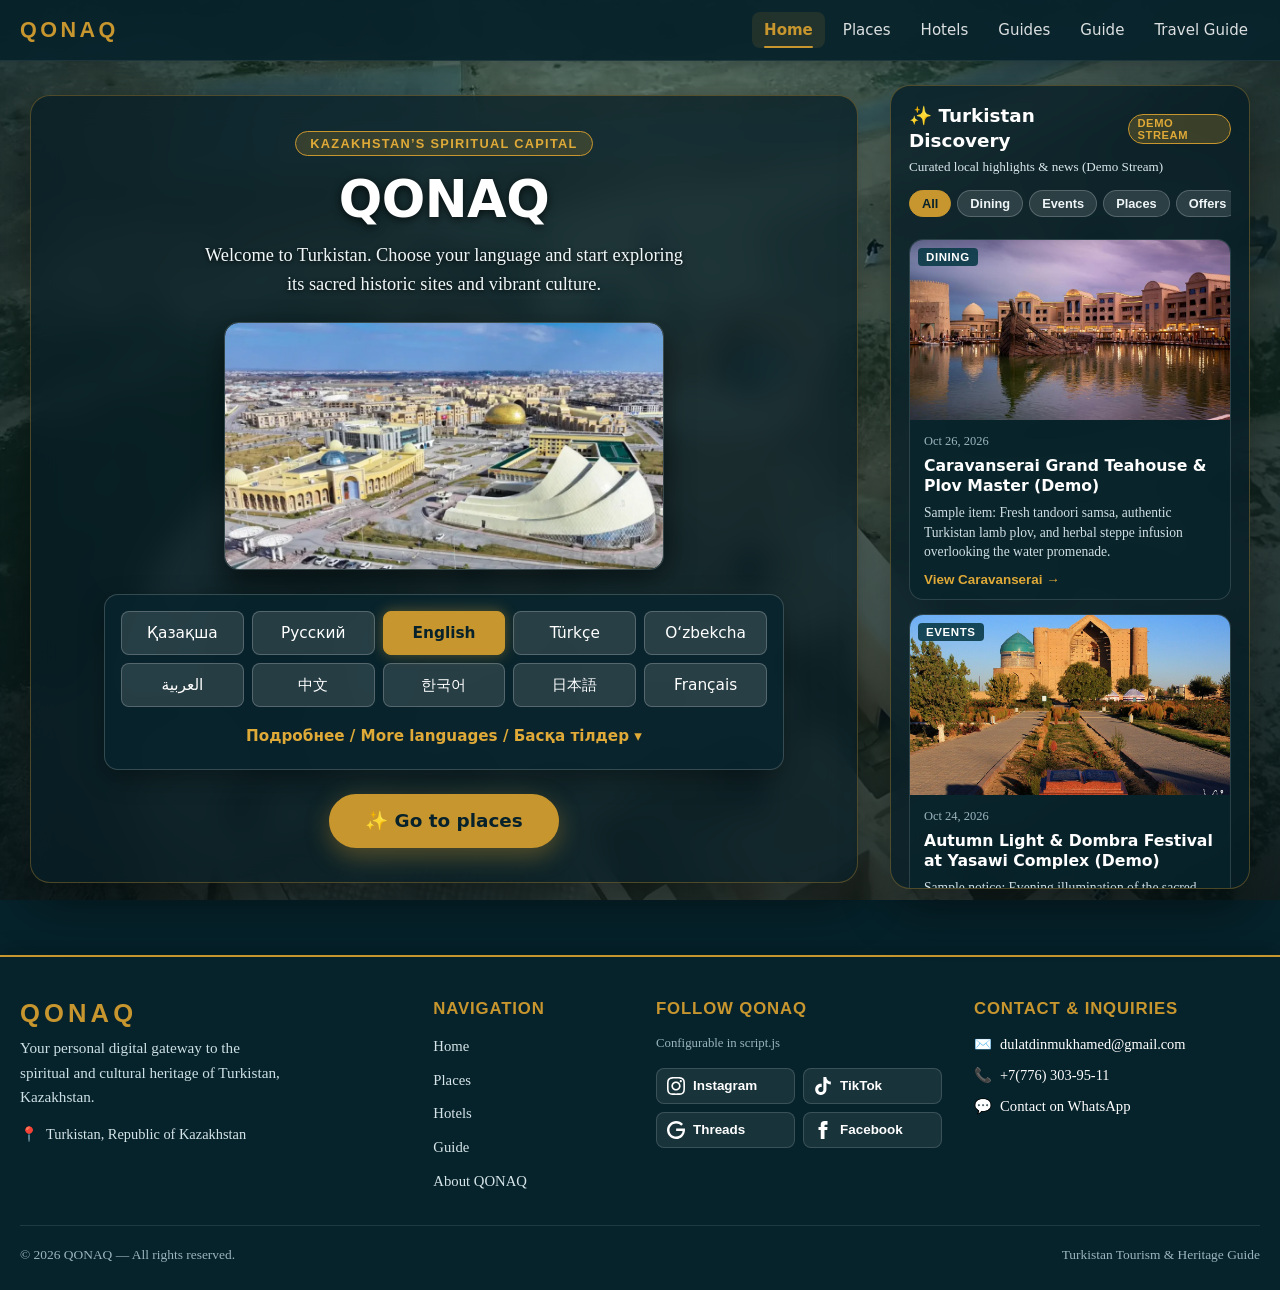
==== commit abaa7dc8: "Update QONAQ public website" ====
--- a/index.html
+++ b/index.html
@@ -22,6 +22,7 @@
       <a href="#home" data-t="home" class="nav-link"></a>
       <a href="#places" data-t="places" class="nav-link"></a>
       <a href="#hotels" data-t="hotels" class="nav-link"></a>
+      <a href="#guides" data-t="guides" class="nav-link"></a>
       <a href="#guide" data-t="guide" class="nav-link"></a>
       <a href="#travel-guide" data-t="travelGuide" class="nav-link"></a>
     </nav>
@@ -59,6 +60,7 @@
   </div>
 
   <script src="guide.js"></script>
+  <script src="guides-public.js"></script>
   <script src="script.js"></script>
   <script src="places-extra.js"></script>
   <script src="photos.js"></script>
--- a/style.css
+++ b/style.css
@@ -357,6 +357,39 @@
   }
 }
 
+/* ==========================================================================\n+   QONAQ HOTEL CATALOG\n+   ========================================================================== */
+.hotel-heading { display:flex; align-items:flex-end; justify-content:space-between; gap:20px; margin-bottom:22px; }
+.hotel-intro { max-width:62ch; color:var(--ink-soft); margin-top:-8px; }
+.currency-control { display:flex; align-items:center; gap:10px; flex:0 0 auto; color:var(--deep); font:700 .82rem "Trebuchet MS",sans-serif; text-transform:uppercase; letter-spacing:.04em; }
+.currency-control select { min-width:108px; border:1px solid var(--gold-border); border-radius:var(--radius-pill); padding:10px 14px; color:var(--deep); background:var(--gold-soft); font:700 .9rem "Trebuchet MS",sans-serif; cursor:pointer; }
+.hotel-card { padding:0; overflow:hidden; display:grid; grid-template-columns:minmax(190px, 34%) 1fr; }
+.hotel-card > .media, .hotel-card > img { height:100%; min-height:220px; object-fit:cover; }
+.hotel-card-content { padding:22px 24px 24px; }
+.hotel-card-kicker { color:var(--gold); font:700 .72rem "Trebuchet MS",sans-serif; letter-spacing:.14em; text-transform:uppercase; }
+.hotel-card h3 { margin:5px 0 8px; }
+.hotel-meta { display:flex; align-items:center; justify-content:space-between; gap:12px; margin:16px 0; padding:10px 12px; border:1px solid var(--line-light); border-radius:var(--radius-sm); color:var(--ink-muted); font:600 .78rem "Trebuchet MS",sans-serif; }
+.hotel-meta strong, .hotel-price-large { color:var(--deep); white-space:nowrap; }
+.hotel-detail-head { display:flex; justify-content:space-between; align-items:flex-end; gap:20px; margin-top:18px; }
+.hotel-detail-head h2 { margin:4px 0 0; }
+.hotel-price-large { font:700 1rem "Trebuchet MS",sans-serif; }
+.hotel-detail-grid { display:grid; grid-template-columns:1fr 1fr; gap:18px; margin:24px 0; }
+.hotel-detail-grid > div { background:var(--sand-light); border:1px solid var(--line-light); border-radius:var(--radius-md); padding:18px; }
+.hotel-detail-grid h3 { font-size:1rem; margin-bottom:10px; }
+.hotel-facilities { list-style:none; display:grid; gap:8px; }
+.hotel-facilities li::before { content:'✓'; color:var(--gold); font-weight:700; margin-right:8px; }
+.hotel-source { font-size:.86rem; color:var(--ink-soft); }
+.hotel-booking-note { padding:14px 16px; border-left:3px solid var(--gold); background:var(--gold-soft); color:var(--ink-soft); font-size:.9rem; }
+.hotel-actions { display:flex; flex-wrap:wrap; gap:10px; margin-top:18px; }
+.hotel-actions .btn { margin-top:0; }
+@media (max-width: 680px) {
+  .hotel-heading, .hotel-detail-head { align-items:stretch; flex-direction:column; }
+  .currency-control { justify-content:space-between; }
+  .hotel-card { grid-template-columns:1fr; }
+  .hotel-card > .media, .hotel-card > img { min-height:190px; height:190px; }
+  .hotel-detail-grid { grid-template-columns:1fr; }
+  .hotel-actions .btn { width:100%; text-align:center; }
+}
+
 /* ==========================================================================
    LAYOUT WRAPPER (MAIN CONTENT + RIGHT-SIDE FEED)
    ========================================================================== */
@@ -415,6 +448,30 @@
   color: #ffffff;
 }
 
+.booking-link {
+  background: #1b4f8a;
+  border-color: #1b4f8a;
+  color: #fff;
+}
+
+.booking-link:hover,
+.booking-link:focus-visible {
+  background: #153d6b;
+  border-color: #153d6b;
+  color: #fff;
+}
+
+.booking-unverified {
+  display: inline-block;
+  margin-top: .65rem;
+  color: var(--muted, #66736e);
+  font-size: .82rem;
+}
+
+.qonaq-guides-heading{display:flex;justify-content:space-between;gap:18px;align-items:end;margin-bottom:20px}.qonaq-guides-heading h2{margin-bottom:6px}.qonaq-guides-content{min-height:160px}.qonaq-guides-state{padding:28px;border:1px dashed var(--line,#d9c9ae);border-radius:14px;color:var(--ink-soft,#60716d);text-align:center}.qonaq-guides-state.error{color:#9b2828}.qonaq-guides-filters{display:grid;grid-template-columns:repeat(5,minmax(0,1fr));gap:10px;margin-bottom:18px}.qonaq-guides-filters input,.qonaq-guides-filters select,.qonaq-review-form input,.qonaq-review-form select,.qonaq-review-form textarea{box-sizing:border-box;width:100%;padding:10px;border:1px solid #d9c9ae;border-radius:9px;background:#fffdf7;color:inherit}.qonaq-guides-grid{display:grid;grid-template-columns:repeat(3,minmax(0,1fr));gap:16px}.qonaq-guide-card{overflow:hidden;border:1px solid #e3d5bc;border-radius:16px;background:#fffdf7;box-shadow:0 8px 24px #173c3a0d}.qonaq-guide-photo{height:190px;background:#e7dac4}.qonaq-guide-photo img,.qonaq-guide-profile-photo img{width:100%;height:100%;object-fit:cover}.qonaq-guide-photo-placeholder{display:grid;place-items:center;height:100%;color:#b9872c;font-weight:800;letter-spacing:.12em}.qonaq-guide-card-body{padding:16px}.qonaq-guide-title-row{display:flex;justify-content:space-between;gap:8px;align-items:start}.qonaq-guide-title-row h3{margin:0}.qonaq-guide-verified{color:#8a641f;font-size:.8rem;font-weight:700}.qonaq-guide-meta,.qonaq-guide-specialty,.qonaq-guide-rating{color:var(--ink-soft,#60716d);font-size:.9rem}.qonaq-guide-card .btn{margin-top:8px}.qonaq-guide-profile{display:grid;grid-template-columns:280px 1fr;gap:24px;align-items:start}.qonaq-guide-profile-photo{height:300px;border-radius:16px;overflow:hidden;background:#e7dac4}.qonaq-guide-profile h2{margin-top:0}.qonaq-guide-actions{display:flex;gap:10px;flex-wrap:wrap;margin-top:18px}.qonaq-guide-bio,.qonaq-guide-reviews{margin-top:24px;padding-top:18px;border-top:1px solid #e3d5bc}.qonaq-guide-reviews article{padding:12px 0;border-bottom:1px solid #eadfce}.qonaq-review-form{display:grid;gap:10px;margin-top:18px;padding:16px;border-radius:14px;background:#fffdf7;border:1px solid #e3d5bc}.qonaq-form-message{color:#1b6b53}.qonaq-guides-muted{color:var(--ink-soft,#60716d)}
+@media(max-width:900px){.qonaq-guides-filters{grid-template-columns:repeat(2,minmax(0,1fr))}.qonaq-guides-grid{grid-template-columns:repeat(2,minmax(0,1fr))}}
+@media(max-width:560px){.qonaq-guides-filters,.qonaq-guides-grid{grid-template-columns:1fr}.qonaq-guide-profile{grid-template-columns:1fr}.qonaq-guide-profile-photo{height:240px}}
+
 .btn.big {
   padding: 14px 34px;
   font-size: 1.15rem;
@@ -533,6 +590,12 @@
   font-size: 0.88rem;
   color: var(--ink-muted);
 }
+
+.address-block { margin: 16px 0; padding: 14px 16px; background: var(--gold-soft); border: 1px solid var(--gold-border); border-radius: var(--radius-md); }
+.address-line { margin: 0; line-height: 1.55; }
+.address-line a { color: var(--deep); font-weight: 700; text-decoration: underline; text-decoration-color: var(--gold); text-underline-offset: 3px; }
+.address-actions { display: flex; flex-wrap: wrap; gap: 8px; margin-top: 12px; }
+.address-link { font-size: .82rem; padding: 7px 11px; }
 
 .badge {
   display: inline-block;
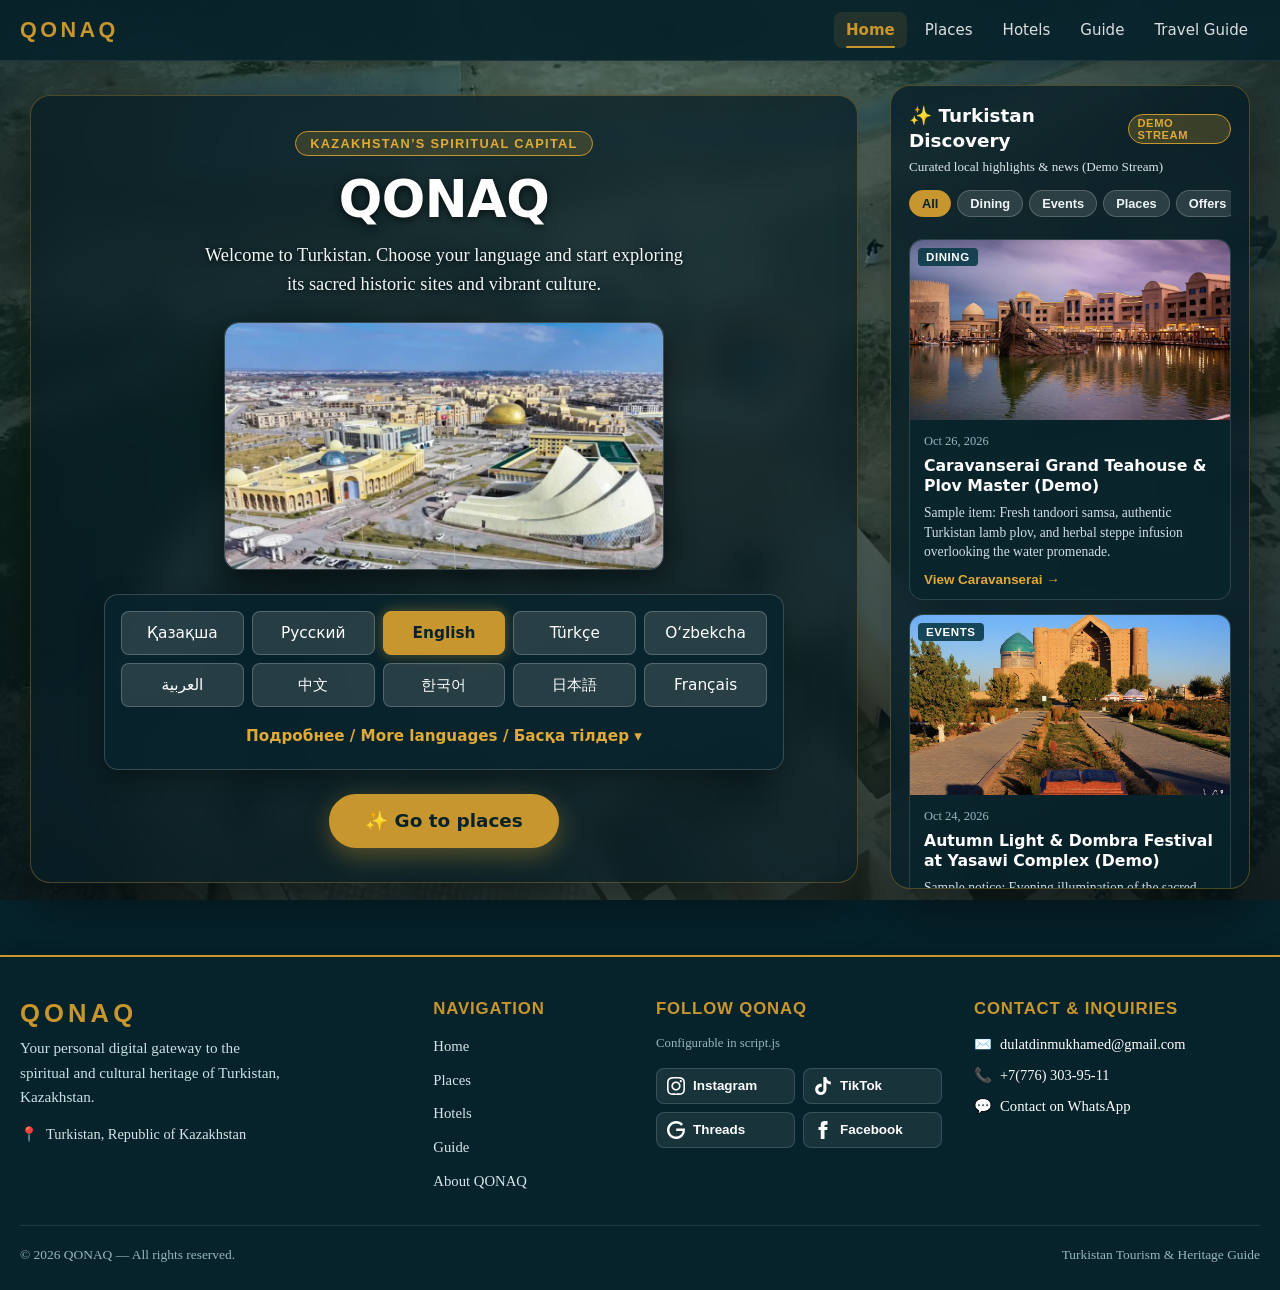
==== commit 54e0ce37: "Add hotel photo galleries" ====
--- a/index.html
+++ b/index.html
@@ -22,7 +22,6 @@
       <a href="#home" data-t="home" class="nav-link"></a>
       <a href="#places" data-t="places" class="nav-link"></a>
       <a href="#hotels" data-t="hotels" class="nav-link"></a>
-      <a href="#guides" data-t="guides" class="nav-link"></a>
       <a href="#guide" data-t="guide" class="nav-link"></a>
       <a href="#travel-guide" data-t="travelGuide" class="nav-link"></a>
     </nav>
